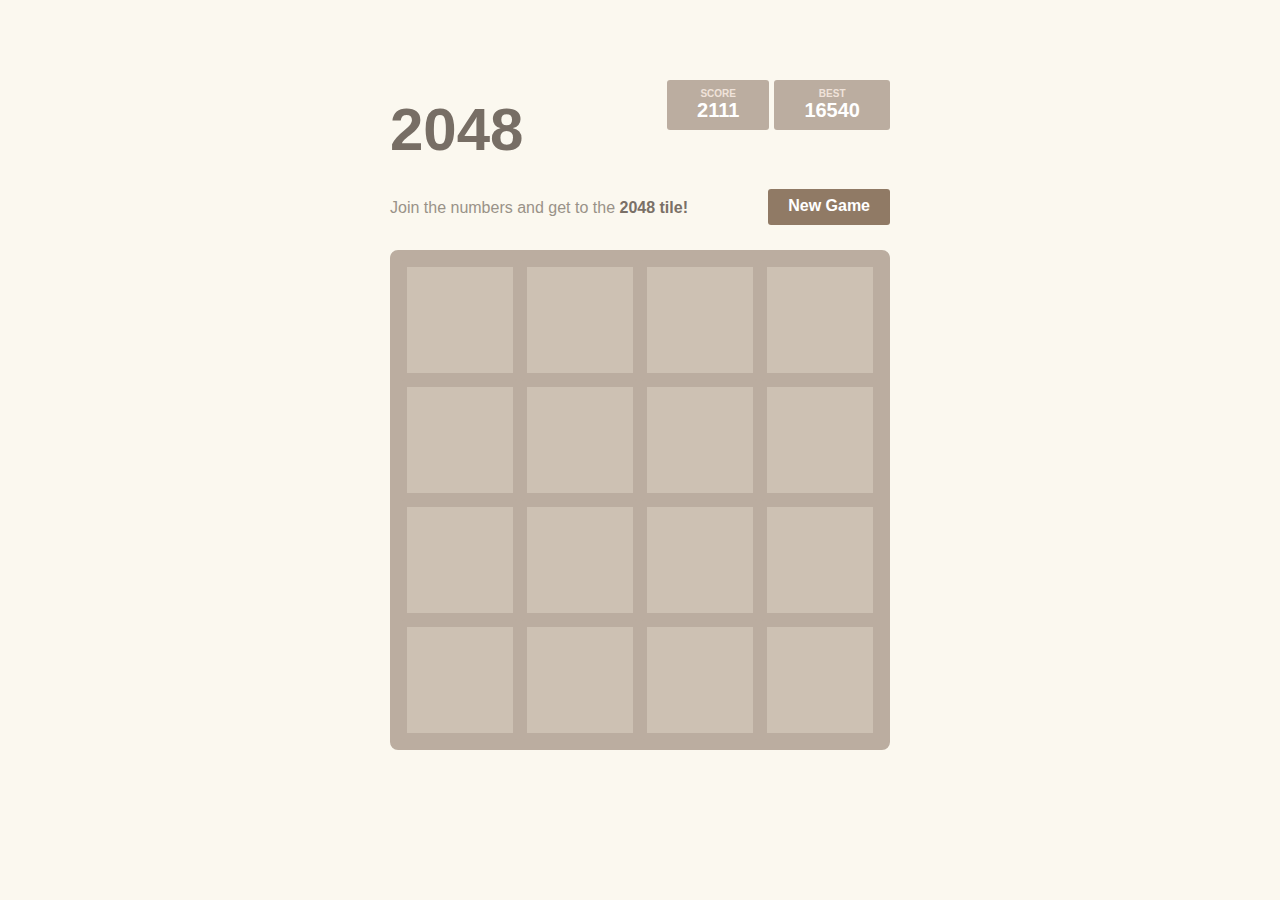
==== index.html @ 42cdfe3f "html and css for the game 2048" ====
<!DOCTYPE html>
<html>
<head>
	<meta charset="UTF-8">
	<title>2048小游戏</title>
	<link rel="stylesheet" type="text/css" href="stylesheets/reset.css">
	<link rel="stylesheet" type="text/css" href="stylesheets/2048.css">
</head>
<body>
	<div class="m-game container">
		<div class="head clearfix">
			<div class="game-name">2048</div>
			<div class="bes-score score">
				<div class="content">BEST</div>
				<div class="best-score">16540</div>
			</div>
			<div class="cur-score score">
				<div class="content">SCORE</div>
				<div class="current-score">2111</div>
			</div>
		</div>
		<div class="note clearfix">
			<div class="content">Join the numbers and get to the <span>2048 tile!</span></div>
			<div class="replay">New Game</div>
		</div>
		<div class="game">
			<div class="border">
				<div class="row">
					<div class="box"></div>
					<div class="box"></div>
					<div class="box"></div>
					<div class="box"></div>
				</div>

				<div class="row">
					<div class="box"></div>
					<div class="box"></div>
					<div class="box"></div>
					<div class="box"></div>
				</div>

				<div class="row">
					<div class="box"></div>
					<div class="box"></div>
					<div class="box"></div>
					<div class="box"></div>
				</div>

				<div class="row">
					<div class="box"></div>
					<div class="box"></div>
					<div class="box"></div>
					<div class="box"></div>
				</div>
			</div>
		</div>
	</div>
</body>
</html>
---- stylesheets/2048.css ----
body{
	font-family: "Clear Sans", "Helvetica Neue", Arial, sans-serif;
	background-color: #fbf8ef;
}

.clearfix:after{
	content: ".";
	display: block;
	height: 0;
	overflow: hidden;
	visibility: hidden;
	clear: both;
}

.container{
	width: 500px;
	margin: auto;
	margin-top: 80px;
}

.game-name{
	float: left;
	padding-top: 15px;
	color: #776e65;
	font-size: 60px;
	font-weight: bold;

}

.score{
	float: right;
	height: 50px;
	background-color: #bbada0;
	border-radius: 3px;
	text-align: center;
}

.cur-score{
	margin-right: 5px;
}

.score .content{
	color: #f0e3da;
	padding-top: 8px;
	font-size: 10px;
	font-weight: bold;

}

.score .best-score, .score .current-score{
	color: #fff;
	padding: 0 30px;
	font-size: 20px;
	font-weight: bold;
}

.note{
	margin: 25px 0;
}

.note .content{
	float: left;
	color: #999288;
	padding-top: 10px;
}

.note span{
	color: #7a7067;
	font-weight: bold;
}

.replay{
	float: right;
	text-align: center;
	padding: 8px 20px 3px;
	height: 25px;
	color: #fff;
	font-weight: bold;
	background-color: #907a65;
	border-radius: 3px;
	
}

.border{
	width: 480px;
	height: 480px;
	background-color: #bbada0;
	border-radius: 8px;
	box-sizing:content-box;
	border: 10px solid #bbada0;
}

.box{
	float: left;
	width: 106px;
	height: 106px;
	background-color: #cdc1b3;
	border-radius: 5px;
	border:7px solid #bbada0; 
}
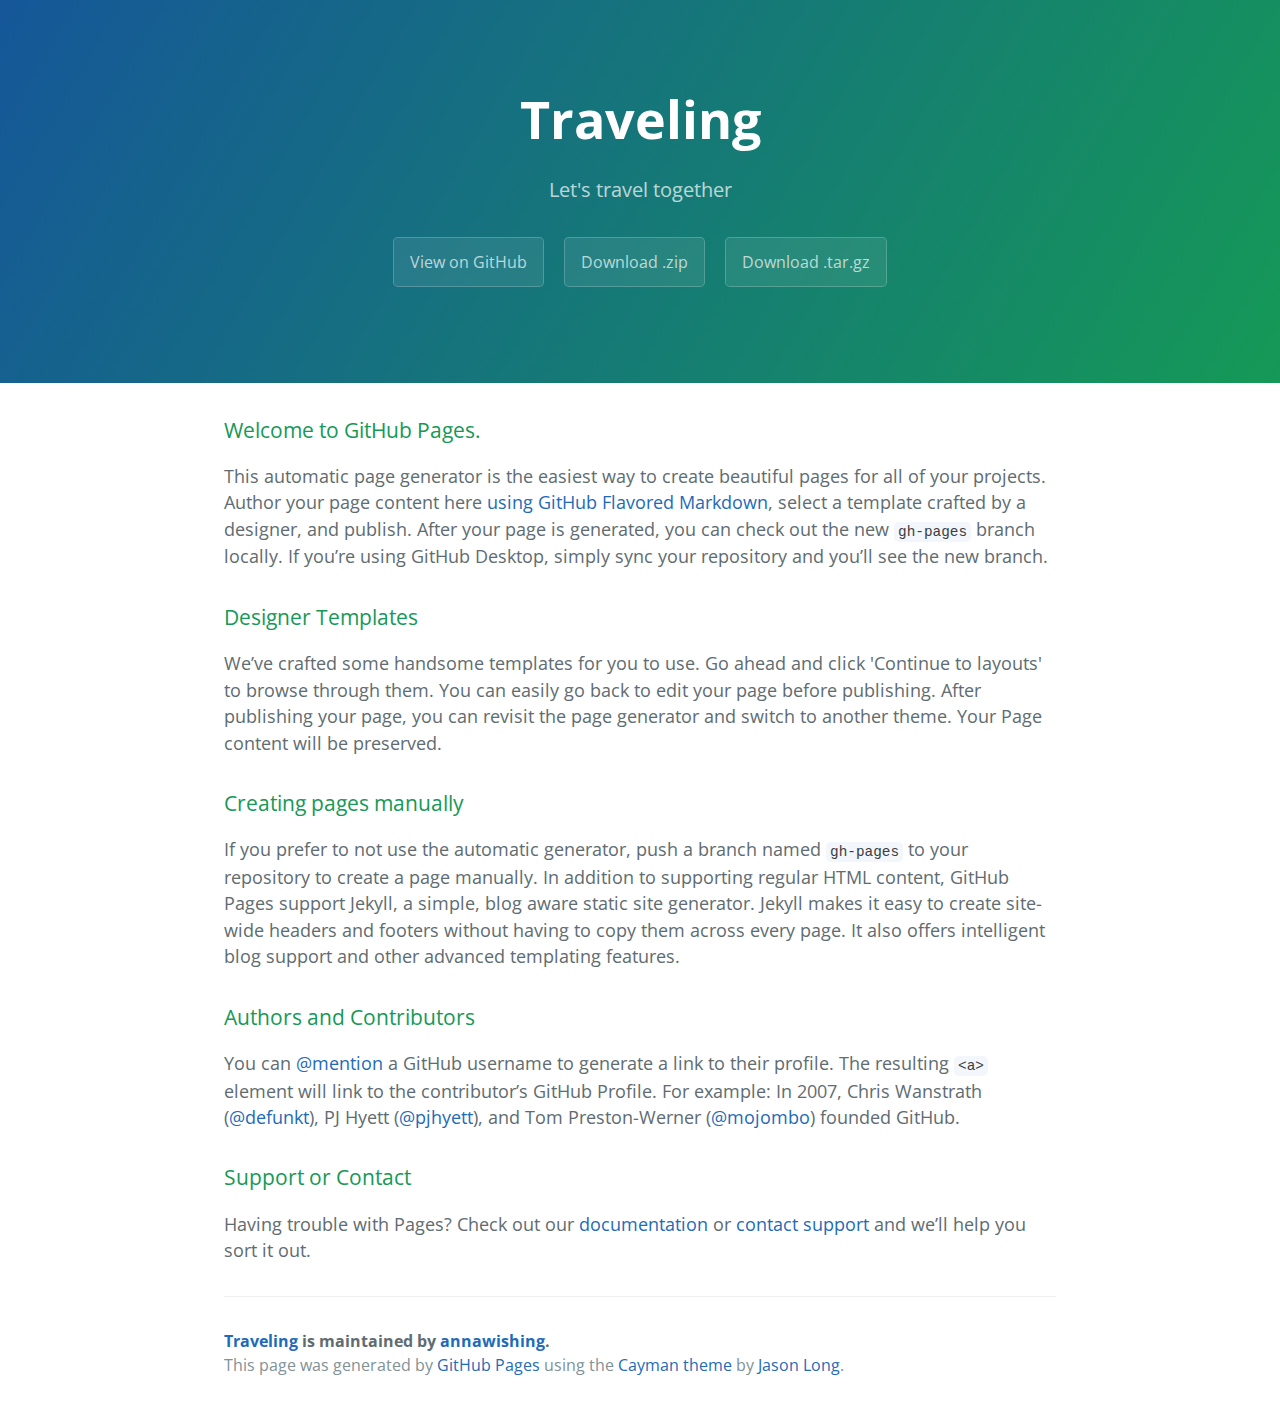
==== commit a0c6bd8b: "Create gh-pages branch via GitHub" ====
--- a/index.html
+++ b/index.html
@@ -1,59 +1,57 @@
 <!DOCTYPE html>
-<html>
-<head>
-	<meta charset="UTF-8">
-	<title>2048小游戏</title>
-	<link rel="stylesheet" type="text/css" href="stylesheets/reset.css">
-	<link rel="stylesheet" type="text/css" href="stylesheets/2048.css">
-</head>
-<body>
-	<div class="m-game container">
-		<div class="head clearfix">
-			<div class="game-name">2048</div>
-			<div class="bes-score score">
-				<div class="content">BEST</div>
-				<div class="best-score">16540</div>
-			</div>
-			<div class="cur-score score">
-				<div class="content">SCORE</div>
-				<div class="current-score">2111</div>
-			</div>
-		</div>
-		<div class="note clearfix">
-			<div class="content">Join the numbers and get to the <span>2048 tile!</span></div>
-			<div class="replay">New Game</div>
-		</div>
-		<div class="game">
-			<div class="border">
-				<div class="row">
-					<div class="box"></div>
-					<div class="box"></div>
-					<div class="box"></div>
-					<div class="box"></div>
-				</div>
+<html lang="en-us">
+  <head>
+    <meta charset="UTF-8">
+    <title>Traveling by annawishing</title>
+    <meta name="viewport" content="width=device-width, initial-scale=1">
+    <link rel="stylesheet" type="text/css" href="stylesheets/normalize.css" media="screen">
+    <link href='https://fonts.googleapis.com/css?family=Open+Sans:400,700' rel='stylesheet' type='text/css'>
+    <link rel="stylesheet" type="text/css" href="stylesheets/stylesheet.css" media="screen">
+    <link rel="stylesheet" type="text/css" href="stylesheets/github-light.css" media="screen">
+  </head>
+  <body>
+    <section class="page-header">
+      <h1 class="project-name">Traveling</h1>
+      <h2 class="project-tagline">Let&#39;s travel together</h2>
+      <a href="https://github.com/annawishing/2048" class="btn">View on GitHub</a>
+      <a href="https://github.com/annawishing/2048/zipball/master" class="btn">Download .zip</a>
+      <a href="https://github.com/annawishing/2048/tarball/master" class="btn">Download .tar.gz</a>
+    </section>
 
-				<div class="row">
-					<div class="box"></div>
-					<div class="box"></div>
-					<div class="box"></div>
-					<div class="box"></div>
-				</div>
+    <section class="main-content">
+      <h3>
+<a id="welcome-to-github-pages" class="anchor" href="#welcome-to-github-pages" aria-hidden="true"><span class="octicon octicon-link"></span></a>Welcome to GitHub Pages.</h3>
 
-				<div class="row">
-					<div class="box"></div>
-					<div class="box"></div>
-					<div class="box"></div>
-					<div class="box"></div>
-				</div>
+<p>This automatic page generator is the easiest way to create beautiful pages for all of your projects. Author your page content here <a href="https://guides.github.com/features/mastering-markdown/">using GitHub Flavored Markdown</a>, select a template crafted by a designer, and publish. After your page is generated, you can check out the new <code>gh-pages</code> branch locally. If you’re using GitHub Desktop, simply sync your repository and you’ll see the new branch.</p>
 
-				<div class="row">
-					<div class="box"></div>
-					<div class="box"></div>
-					<div class="box"></div>
-					<div class="box"></div>
-				</div>
-			</div>
-		</div>
-	</div>
-</body>
-</html>+<h3>
+<a id="designer-templates" class="anchor" href="#designer-templates" aria-hidden="true"><span class="octicon octicon-link"></span></a>Designer Templates</h3>
+
+<p>We’ve crafted some handsome templates for you to use. Go ahead and click 'Continue to layouts' to browse through them. You can easily go back to edit your page before publishing. After publishing your page, you can revisit the page generator and switch to another theme. Your Page content will be preserved.</p>
+
+<h3>
+<a id="creating-pages-manually" class="anchor" href="#creating-pages-manually" aria-hidden="true"><span class="octicon octicon-link"></span></a>Creating pages manually</h3>
+
+<p>If you prefer to not use the automatic generator, push a branch named <code>gh-pages</code> to your repository to create a page manually. In addition to supporting regular HTML content, GitHub Pages support Jekyll, a simple, blog aware static site generator. Jekyll makes it easy to create site-wide headers and footers without having to copy them across every page. It also offers intelligent blog support and other advanced templating features.</p>
+
+<h3>
+<a id="authors-and-contributors" class="anchor" href="#authors-and-contributors" aria-hidden="true"><span class="octicon octicon-link"></span></a>Authors and Contributors</h3>
+
+<p>You can <a href="https://github.com/blog/821" class="user-mention">@mention</a> a GitHub username to generate a link to their profile. The resulting <code>&lt;a&gt;</code> element will link to the contributor’s GitHub Profile. For example: In 2007, Chris Wanstrath (<a href="https://github.com/defunkt" class="user-mention">@defunkt</a>), PJ Hyett (<a href="https://github.com/pjhyett" class="user-mention">@pjhyett</a>), and Tom Preston-Werner (<a href="https://github.com/mojombo" class="user-mention">@mojombo</a>) founded GitHub.</p>
+
+<h3>
+<a id="support-or-contact" class="anchor" href="#support-or-contact" aria-hidden="true"><span class="octicon octicon-link"></span></a>Support or Contact</h3>
+
+<p>Having trouble with Pages? Check out our <a href="https://help.github.com/pages">documentation</a> or <a href="https://github.com/contact">contact support</a> and we’ll help you sort it out.</p>
+
+      <footer class="site-footer">
+        <span class="site-footer-owner"><a href="https://github.com/annawishing/2048">Traveling</a> is maintained by <a href="https://github.com/annawishing">annawishing</a>.</span>
+
+        <span class="site-footer-credits">This page was generated by <a href="https://pages.github.com">GitHub Pages</a> using the <a href="https://github.com/jasonlong/cayman-theme">Cayman theme</a> by <a href="https://twitter.com/jasonlong">Jason Long</a>.</span>
+      </footer>
+
+    </section>
+
+  
+  </body>
+</html>
--- a/stylesheets/stylesheet.css
+++ b/stylesheets/stylesheet.css
@@ -0,0 +1,245 @@
+* {
+  box-sizing: border-box; }
+
+body {
+  padding: 0;
+  margin: 0;
+  font-family: "Open Sans", "Helvetica Neue", Helvetica, Arial, sans-serif;
+  font-size: 16px;
+  line-height: 1.5;
+  color: #606c71; }
+
+a {
+  color: #1e6bb8;
+  text-decoration: none; }
+  a:hover {
+    text-decoration: underline; }
+
+.btn {
+  display: inline-block;
+  margin-bottom: 1rem;
+  color: rgba(255, 255, 255, 0.7);
+  background-color: rgba(255, 255, 255, 0.08);
+  border-color: rgba(255, 255, 255, 0.2);
+  border-style: solid;
+  border-width: 1px;
+  border-radius: 0.3rem;
+  transition: color 0.2s, background-color 0.2s, border-color 0.2s; }
+  .btn + .btn {
+    margin-left: 1rem; }
+
+.btn:hover {
+  color: rgba(255, 255, 255, 0.8);
+  text-decoration: none;
+  background-color: rgba(255, 255, 255, 0.2);
+  border-color: rgba(255, 255, 255, 0.3); }
+
+@media screen and (min-width: 64em) {
+  .btn {
+    padding: 0.75rem 1rem; } }
+
+@media screen and (min-width: 42em) and (max-width: 64em) {
+  .btn {
+    padding: 0.6rem 0.9rem;
+    font-size: 0.9rem; } }
+
+@media screen and (max-width: 42em) {
+  .btn {
+    display: block;
+    width: 100%;
+    padding: 0.75rem;
+    font-size: 0.9rem; }
+    .btn + .btn {
+      margin-top: 1rem;
+      margin-left: 0; } }
+
+.page-header {
+  color: #fff;
+  text-align: center;
+  background-color: #159957;
+  background-image: linear-gradient(120deg, #155799, #159957); }
+
+@media screen and (min-width: 64em) {
+  .page-header {
+    padding: 5rem 6rem; } }
+
+@media screen and (min-width: 42em) and (max-width: 64em) {
+  .page-header {
+    padding: 3rem 4rem; } }
+
+@media screen and (max-width: 42em) {
+  .page-header {
+    padding: 2rem 1rem; } }
+
+.project-name {
+  margin-top: 0;
+  margin-bottom: 0.1rem; }
+
+@media screen and (min-width: 64em) {
+  .project-name {
+    font-size: 3.25rem; } }
+
+@media screen and (min-width: 42em) and (max-width: 64em) {
+  .project-name {
+    font-size: 2.25rem; } }
+
+@media screen and (max-width: 42em) {
+  .project-name {
+    font-size: 1.75rem; } }
+
+.project-tagline {
+  margin-bottom: 2rem;
+  font-weight: normal;
+  opacity: 0.7; }
+
+@media screen and (min-width: 64em) {
+  .project-tagline {
+    font-size: 1.25rem; } }
+
+@media screen and (min-width: 42em) and (max-width: 64em) {
+  .project-tagline {
+    font-size: 1.15rem; } }
+
+@media screen and (max-width: 42em) {
+  .project-tagline {
+    font-size: 1rem; } }
+
+.main-content :first-child {
+  margin-top: 0; }
+.main-content img {
+  max-width: 100%; }
+.main-content h1, .main-content h2, .main-content h3, .main-content h4, .main-content h5, .main-content h6 {
+  margin-top: 2rem;
+  margin-bottom: 1rem;
+  font-weight: normal;
+  color: #159957; }
+.main-content p {
+  margin-bottom: 1em; }
+.main-content code {
+  padding: 2px 4px;
+  font-family: Consolas, "Liberation Mono", Menlo, Courier, monospace;
+  font-size: 0.9rem;
+  color: #383e41;
+  background-color: #f3f6fa;
+  border-radius: 0.3rem; }
+.main-content pre {
+  padding: 0.8rem;
+  margin-top: 0;
+  margin-bottom: 1rem;
+  font: 1rem Consolas, "Liberation Mono", Menlo, Courier, monospace;
+  color: #567482;
+  word-wrap: normal;
+  background-color: #f3f6fa;
+  border: solid 1px #dce6f0;
+  border-radius: 0.3rem; }
+  .main-content pre > code {
+    padding: 0;
+    margin: 0;
+    font-size: 0.9rem;
+    color: #567482;
+    word-break: normal;
+    white-space: pre;
+    background: transparent;
+    border: 0; }
+.main-content .highlight {
+  margin-bottom: 1rem; }
+  .main-content .highlight pre {
+    margin-bottom: 0;
+    word-break: normal; }
+.main-content .highlight pre, .main-content pre {
+  padding: 0.8rem;
+  overflow: auto;
+  font-size: 0.9rem;
+  line-height: 1.45;
+  border-radius: 0.3rem; }
+.main-content pre code, .main-content pre tt {
+  display: inline;
+  max-width: initial;
+  padding: 0;
+  margin: 0;
+  overflow: initial;
+  line-height: inherit;
+  word-wrap: normal;
+  background-color: transparent;
+  border: 0; }
+  .main-content pre code:before, .main-content pre code:after, .main-content pre tt:before, .main-content pre tt:after {
+    content: normal; }
+.main-content ul, .main-content ol {
+  margin-top: 0; }
+.main-content blockquote {
+  padding: 0 1rem;
+  margin-left: 0;
+  color: #819198;
+  border-left: 0.3rem solid #dce6f0; }
+  .main-content blockquote > :first-child {
+    margin-top: 0; }
+  .main-content blockquote > :last-child {
+    margin-bottom: 0; }
+.main-content table {
+  display: block;
+  width: 100%;
+  overflow: auto;
+  word-break: normal;
+  word-break: keep-all; }
+  .main-content table th {
+    font-weight: bold; }
+  .main-content table th, .main-content table td {
+    padding: 0.5rem 1rem;
+    border: 1px solid #e9ebec; }
+.main-content dl {
+  padding: 0; }
+  .main-content dl dt {
+    padding: 0;
+    margin-top: 1rem;
+    font-size: 1rem;
+    font-weight: bold; }
+  .main-content dl dd {
+    padding: 0;
+    margin-bottom: 1rem; }
+.main-content hr {
+  height: 2px;
+  padding: 0;
+  margin: 1rem 0;
+  background-color: #eff0f1;
+  border: 0; }
+
+@media screen and (min-width: 64em) {
+  .main-content {
+    max-width: 64rem;
+    padding: 2rem 6rem;
+    margin: 0 auto;
+    font-size: 1.1rem; } }
+
+@media screen and (min-width: 42em) and (max-width: 64em) {
+  .main-content {
+    padding: 2rem 4rem;
+    font-size: 1.1rem; } }
+
+@media screen and (max-width: 42em) {
+  .main-content {
+    padding: 2rem 1rem;
+    font-size: 1rem; } }
+
+.site-footer {
+  padding-top: 2rem;
+  margin-top: 2rem;
+  border-top: solid 1px #eff0f1; }
+
+.site-footer-owner {
+  display: block;
+  font-weight: bold; }
+
+.site-footer-credits {
+  color: #819198; }
+
+@media screen and (min-width: 64em) {
+  .site-footer {
+    font-size: 1rem; } }
+
+@media screen and (min-width: 42em) and (max-width: 64em) {
+  .site-footer {
+    font-size: 1rem; } }
+
+@media screen and (max-width: 42em) {
+  .site-footer {
+    font-size: 0.9rem; } }
--- a/stylesheets/github-light.css
+++ b/stylesheets/github-light.css
@@ -0,0 +1,116 @@
+/*
+   Copyright 2014 GitHub Inc.
+
+   Licensed under the Apache License, Version 2.0 (the "License");
+   you may not use this file except in compliance with the License.
+   You may obtain a copy of the License at
+
+       http://www.apache.org/licenses/LICENSE-2.0
+
+   Unless required by applicable law or agreed to in writing, software
+   distributed under the License is distributed on an "AS IS" BASIS,
+   WITHOUT WARRANTIES OR CONDITIONS OF ANY KIND, either express or implied.
+   See the License for the specific language governing permissions and
+   limitations under the License.
+
+*/
+
+.pl-c /* comment */ {
+  color: #969896;
+}
+
+.pl-c1      /* constant, markup.raw, meta.diff.header, meta.module-reference, meta.property-name, support, support.constant, support.variable, variable.other.constant */,
+.pl-s .pl-v /* string variable */ {
+  color: #0086b3;
+}
+
+.pl-e  /* entity */,
+.pl-en /* entity.name */ {
+  color: #795da3;
+}
+
+.pl-s .pl-s1 /* string source */,
+.pl-smi      /* storage.modifier.import, storage.modifier.package, storage.type.java, variable.other, variable.parameter.function */ {
+  color: #333;
+}
+
+.pl-ent /* entity.name.tag */ {
+  color: #63a35c;
+}
+
+.pl-k /* keyword, storage, storage.type */ {
+  color: #a71d5d;
+}
+
+.pl-pds              /* punctuation.definition.string, string.regexp.character-class */,
+.pl-s                /* string */,
+.pl-s .pl-pse .pl-s1 /* string punctuation.section.embedded source */,
+.pl-sr               /* string.regexp */,
+.pl-sr .pl-cce       /* string.regexp constant.character.escape */,
+.pl-sr .pl-sra       /* string.regexp string.regexp.arbitrary-repitition */,
+.pl-sr .pl-sre       /* string.regexp source.ruby.embedded */ {
+  color: #183691;
+}
+
+.pl-v /* variable */ {
+  color: #ed6a43;
+}
+
+.pl-id /* invalid.deprecated */ {
+  color: #b52a1d;
+}
+
+.pl-ii /* invalid.illegal */ {
+  background-color: #b52a1d;
+  color: #f8f8f8;
+}
+
+.pl-sr .pl-cce /* string.regexp constant.character.escape */ {
+  color: #63a35c;
+  font-weight: bold;
+}
+
+.pl-ml /* markup.list */ {
+  color: #693a17;
+}
+
+.pl-mh        /* markup.heading */,
+.pl-mh .pl-en /* markup.heading entity.name */,
+.pl-ms        /* meta.separator */ {
+  color: #1d3e81;
+  font-weight: bold;
+}
+
+.pl-mq /* markup.quote */ {
+  color: #008080;
+}
+
+.pl-mi /* markup.italic */ {
+  color: #333;
+  font-style: italic;
+}
+
+.pl-mb /* markup.bold */ {
+  color: #333;
+  font-weight: bold;
+}
+
+.pl-md /* markup.deleted, meta.diff.header.from-file */ {
+  background-color: #ffecec;
+  color: #bd2c00;
+}
+
+.pl-mi1 /* markup.inserted, meta.diff.header.to-file */ {
+  background-color: #eaffea;
+  color: #55a532;
+}
+
+.pl-mdr /* meta.diff.range */ {
+  color: #795da3;
+  font-weight: bold;
+}
+
+.pl-mo /* meta.output */ {
+  color: #1d3e81;
+}
+
